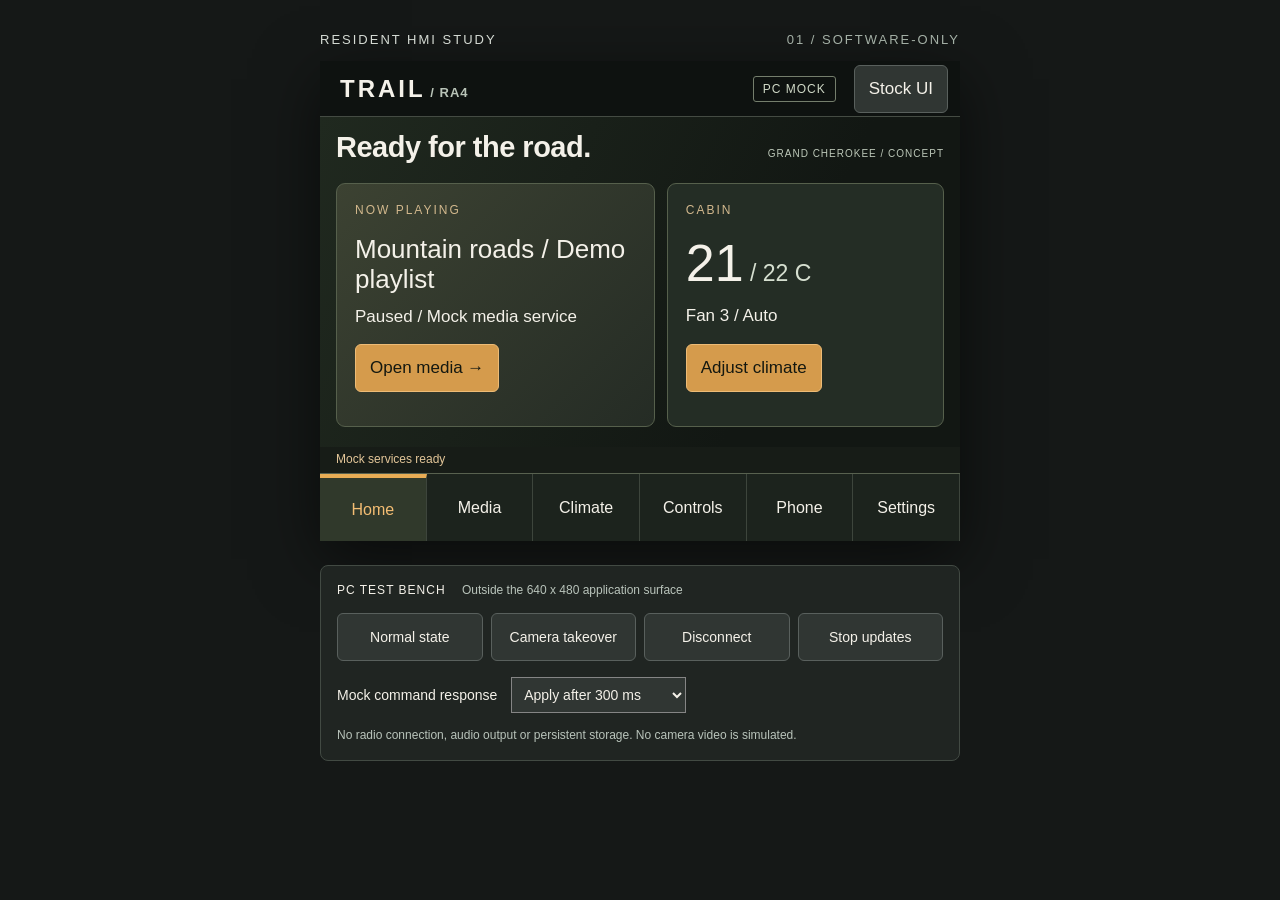
==== prototype/resident_hmi/index.html @ 69fac372 "Build resident-first HMI feasibility shell with mock service boundaries" ====
<!doctype html>
<html lang="en">
<head>
  <meta charset="utf-8">
  <meta name="viewport" content="width=device-width, initial-scale=1">
  <meta http-equiv="Content-Security-Policy" content="default-src 'self'; script-src 'self'; style-src 'self'; connect-src 'none'; img-src 'none'; object-src 'none'; base-uri 'none'">
  <title>TRAIL / RA4 resident HMI study</title>
  <link rel="stylesheet" href="style.css">
</head>
<body>
  <div class="study-label">RESIDENT HMI STUDY <span>01 / SOFTWARE-ONLY</span></div>
  <div id="hmi" aria-label="640 by 480 HMI prototype"></div>
  <aside id="scenarios" aria-label="PC simulation controls">
    <p>PC TEST BENCH <span>Outside the 640 x 480 application surface</span></p>
    <div class="scenario-buttons">
      <button data-scenario="normal">Normal state</button>
      <button data-scenario="camera">Camera takeover</button>
      <button data-scenario="offline">Disconnect</button>
      <button data-scenario="stale">Stop updates</button>
    </div>
    <label>Mock command response <select id="response-mode">
      <option value="apply">Apply after 300 ms</option>
      <option value="reject">Reject</option>
      <option value="timeout">No response / timeout</option>
    </select></label>
    <p class="disclaimer">No radio connection, audio output or persistent storage. No camera video is simulated.</p>
  </aside>
  <script type="module" src="app.mjs"></script>
</body>
</html>
---- prototype/resident_hmi/style.css ----
:root { color-scheme: dark; font-family: Bahnschrift, 'DIN Alternate', sans-serif; color: #f4f1e9; background: #151817; }
* { box-sizing: border-box; }
body { margin: 32px auto; width: 640px; }
button, select { font: inherit; font-size: 17px; color: inherit; }
button { min-height: 48px; border: 1px solid #59605d; border-radius: 6px; background: #303633; padding: 8px 14px; cursor: pointer; touch-action: manipulation; }
button:hover:not(:disabled) { background: #444c46; }
button:focus-visible, select:focus-visible { outline: 3px solid #f1b15d; outline-offset: -4px; }
button:disabled { opacity: .45; cursor: default; }
.study-label { font-size: 13px; letter-spacing: 2px; margin-bottom: 14px; color: #d5dbd4; }
.study-label span { float: right; color: #a4b0a6; }
#hmi { width: 640px; height: 480px; overflow: hidden; background: #0e1210; border: 0; box-shadow: 0 18px 60px #0008; }
header { height: 56px; display: flex; align-items: center; gap: 18px; padding: 4px 12px 4px 20px; border-bottom: 1px solid #444b43; }
.brand { margin-right: auto; font-size: 24px; font-weight: 700; letter-spacing: 3px; }
.brand span { font-size: 13px; color: #b9c4b8; letter-spacing: 1px; }
.pill { border: 1px solid #747e6c; padding: 5px 9px; border-radius: 3px; font-size: 12px; letter-spacing: 1px; color: #d0d9c7; display: inline-block; }
main { height: 330px; padding: 14px 16px; background: linear-gradient(115deg, #20291f, #121713 70%); }
.heading { height: 52px; display: flex; align-items: baseline; justify-content: space-between; gap: 8px; }
h1 { font-size: 29px; margin: 0 0 12px; font-weight: 600; letter-spacing: -.5px; }
.heading span { font-size: 10px; letter-spacing: 1px; color: #bdc8b9; }
h2 { margin: 0 0 10px; font-size: 21px; font-weight: 500; }
p { font-size: 17px; line-height: 1.4; margin: 10px 0 16px; }
.eyebrow { font-size: 12px; letter-spacing: 2px; color: #d2b88d; margin: 0 0 16px; }
.grid { display: grid; grid-template-columns: 1fr 1fr; gap: 12px; }
.home { grid-template-columns: 1.15fr 1fr; }
.panel { padding: 18px; background: #242d25; border: 1px solid #56604c; border-radius: 9px; }
.home .panel { height: 244px; }
.feature { background: linear-gradient(135deg, #3c4232, #252c25); }
.feature h2 { font-size: 26px; line-height: 1.15; }
.accent { background: #d59b4c; color: #141810; border-color: #edbb76; }
.accent:hover:not(:disabled) { background: #f0ba70; }
.reading { font-size: 52px; line-height: 1.1; margin: 8px 0 12px; }
.reading small { font-size: 23px; color: #d6dfd0; }
.row { display: flex; gap: 8px; }
.row button { flex: 1; font-size: 15px; padding: 5px; }
.climate .panel { height: 180px; padding: 12px; }
.climate .reading { margin: 2px 0 8px; font-size: 44px; }
.climate-strip { margin-top: 12px; display: flex; align-items: center; gap: 12px; }
.climate-strip span { margin-right: auto; font-size: 19px; }
.control-row { display: flex; align-items: center; justify-content: space-between; padding: 12px 16px; background: #242d25; border-bottom: 1px solid #58614f; }
.control-row h2 { margin: 0; }.control-row button { width: 112px; }
.comfort-list { border-radius: 8px; overflow: hidden; }
.wide { height: 242px; }.wide h2 { font-size: 27px; }
.muted { color: #bec8b8; font-size: 15px; }
.handover { padding: 18px 8px; }.handover h1 { font-size: 31px; }
.status { height: 26px; padding: 5px 16px; font-size: 12px; color: #e3c699; background: #171c17; overflow: hidden; white-space: nowrap; }
nav { height: 68px; display: grid; grid-template-columns: repeat(6, 1fr); border-top: 1px solid #58614f; }
nav button { border: 0; border-right: 1px solid #3d453c; border-radius: 0; background: #1c231d; font-size: 16px; padding: 8px 2px; }
nav button[aria-current='page'] { border-top: 4px solid #e8ac55; color: #f3bd73; background: #30392b; }
aside { margin-top: 24px; padding: 16px; background: #202522; border: 1px solid #424a43; border-radius: 8px; }
aside p { font-size: 12px; letter-spacing: 1px; margin: 0 0 14px; }aside p span { color: #b9c4bb; margin-left: 12px; letter-spacing: 0; }
.scenario-buttons { display: flex; gap: 8px; margin-bottom: 16px; }.scenario-buttons button { font-size: 14px; flex: 1; padding: 8px; }
label { font-size: 14px; }select { padding: 8px; margin-left: 10px; background: #303633; font-size: 14px; }
aside .disclaimer { margin-top: 14px; margin-bottom: 0; color: #b9c4bb; letter-spacing: 0; }
@media (max-width: 671px) { body { margin: 16px; } }
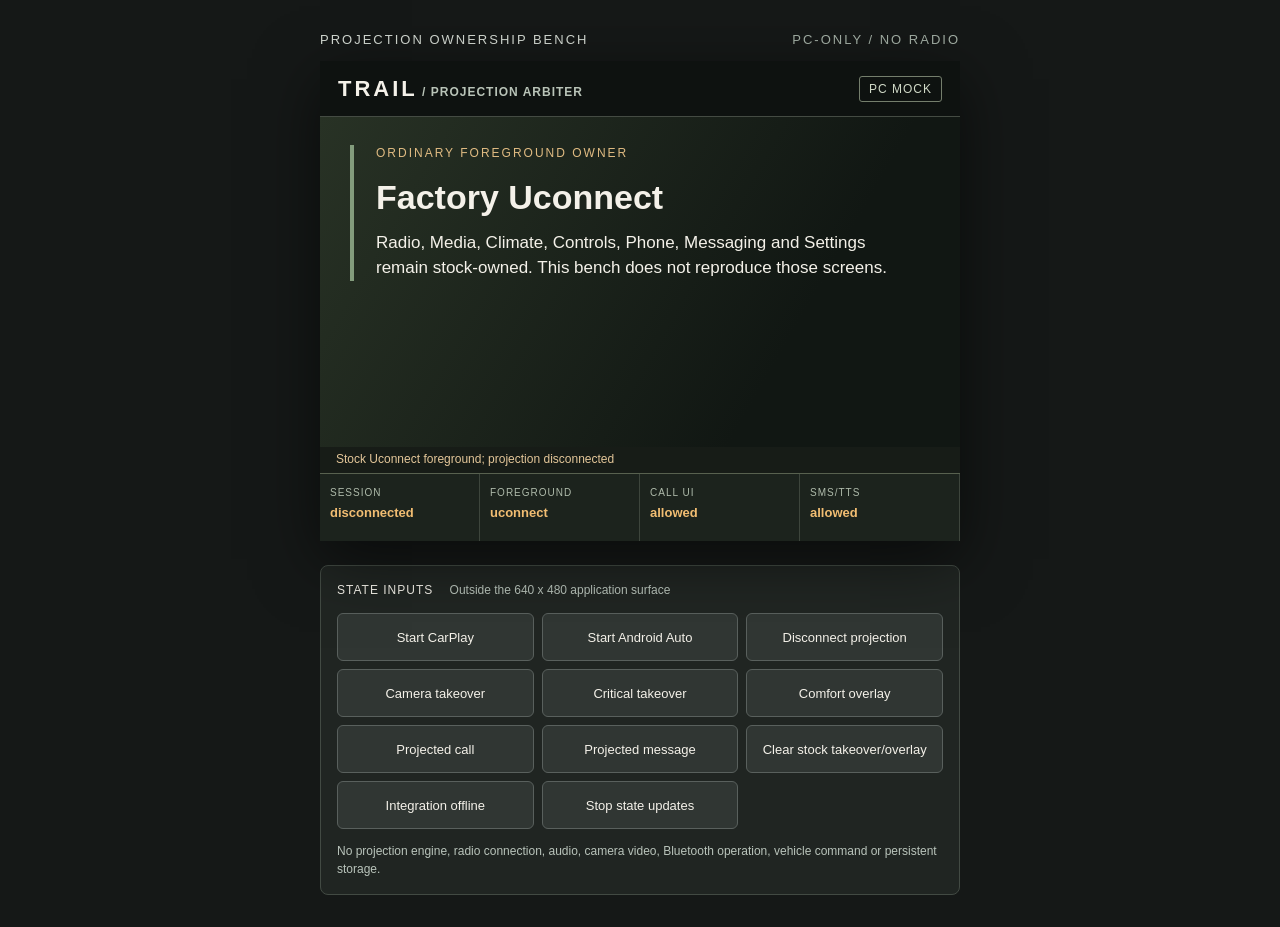
==== commit 994fa3fb: "Refocus prototype on projection ownership" ====
--- a/prototype/resident_hmi/index.html
+++ b/prototype/resident_hmi/index.html
@@ -4,26 +4,29 @@
   <meta charset="utf-8">
   <meta name="viewport" content="width=device-width, initial-scale=1">
   <meta http-equiv="Content-Security-Policy" content="default-src 'self'; script-src 'self'; style-src 'self'; connect-src 'none'; img-src 'none'; object-src 'none'; base-uri 'none'">
-  <title>TRAIL / RA4 resident HMI study</title>
+  <title>TRAIL / RA4 projection ownership bench</title>
   <link rel="stylesheet" href="style.css">
 </head>
 <body>
-  <div class="study-label">RESIDENT HMI STUDY <span>01 / SOFTWARE-ONLY</span></div>
-  <div id="hmi" aria-label="640 by 480 HMI prototype"></div>
+  <div class="study-label">PROJECTION OWNERSHIP BENCH <span>PC-ONLY / NO RADIO</span></div>
+  <div id="hmi" aria-label="640 by 480 projection arbitration prototype"></div>
   <aside id="scenarios" aria-label="PC simulation controls">
-    <p>PC TEST BENCH <span>Outside the 640 x 480 application surface</span></p>
+    <p>STATE INPUTS <span>Outside the 640 x 480 application surface</span></p>
     <div class="scenario-buttons">
-      <button data-scenario="normal">Normal state</button>
+      <button data-scenario="carplay">Start CarPlay</button>
+      <button data-scenario="android">Start Android Auto</button>
+      <button data-scenario="projection-off">Disconnect projection</button>
       <button data-scenario="camera">Camera takeover</button>
-      <button data-scenario="offline">Disconnect</button>
-      <button data-scenario="stale">Stop updates</button>
+      <button data-scenario="critical">Critical takeover</button>
+      <button data-scenario="comfort">Comfort overlay</button>
+      <button data-scenario="call">Projected call</button>
+      <button data-scenario="message">Projected message</button>
+      <button data-scenario="normal">Clear stock takeover/overlay</button>
+      <button data-scenario="offline">Integration offline</button>
+      <button data-scenario="stale">Stop state updates</button>
     </div>
-    <label>Mock command response <select id="response-mode">
-      <option value="apply">Apply after 300 ms</option>
-      <option value="reject">Reject</option>
-      <option value="timeout">No response / timeout</option>
-    </select></label>
-    <p class="disclaimer">No radio connection, audio output or persistent storage. No camera video is simulated.</p>
+    <p class="disclaimer">No projection engine, radio connection, audio, camera
+      video, Bluetooth operation, vehicle command or persistent storage.</p>
   </aside>
   <script type="module" src="app.mjs"></script>
 </body>
--- a/prototype/resident_hmi/style.css
+++ b/prototype/resident_hmi/style.css
@@ -1,54 +1,35 @@
 :root { color-scheme: dark; font-family: Bahnschrift, 'DIN Alternate', sans-serif; color: #f4f1e9; background: #151817; }
 * { box-sizing: border-box; }
 body { margin: 32px auto; width: 640px; }
-button, select { font: inherit; font-size: 17px; color: inherit; }
-button { min-height: 48px; border: 1px solid #59605d; border-radius: 6px; background: #303633; padding: 8px 14px; cursor: pointer; touch-action: manipulation; }
-button:hover:not(:disabled) { background: #444c46; }
-button:focus-visible, select:focus-visible { outline: 3px solid #f1b15d; outline-offset: -4px; }
-button:disabled { opacity: .45; cursor: default; }
+button { min-height: 48px; border: 1px solid #59605d; border-radius: 6px; background: #303633; padding: 8px 14px; cursor: pointer; touch-action: manipulation; font: inherit; font-size: 16px; color: inherit; }
+button:hover { background: #444c46; }
+button:focus-visible { outline: 3px solid #f1b15d; outline-offset: -4px; }
 .study-label { font-size: 13px; letter-spacing: 2px; margin-bottom: 14px; color: #d5dbd4; }
 .study-label span { float: right; color: #a4b0a6; }
-#hmi { width: 640px; height: 480px; overflow: hidden; background: #0e1210; border: 0; box-shadow: 0 18px 60px #0008; }
-header { height: 56px; display: flex; align-items: center; gap: 18px; padding: 4px 12px 4px 20px; border-bottom: 1px solid #444b43; }
-.brand { margin-right: auto; font-size: 24px; font-weight: 700; letter-spacing: 3px; }
-.brand span { font-size: 13px; color: #b9c4b8; letter-spacing: 1px; }
-.pill { border: 1px solid #747e6c; padding: 5px 9px; border-radius: 3px; font-size: 12px; letter-spacing: 1px; color: #d0d9c7; display: inline-block; }
-main { height: 330px; padding: 14px 16px; background: linear-gradient(115deg, #20291f, #121713 70%); }
-.heading { height: 52px; display: flex; align-items: baseline; justify-content: space-between; gap: 8px; }
-h1 { font-size: 29px; margin: 0 0 12px; font-weight: 600; letter-spacing: -.5px; }
-.heading span { font-size: 10px; letter-spacing: 1px; color: #bdc8b9; }
-h2 { margin: 0 0 10px; font-size: 21px; font-weight: 500; }
-p { font-size: 17px; line-height: 1.4; margin: 10px 0 16px; }
-.eyebrow { font-size: 12px; letter-spacing: 2px; color: #d2b88d; margin: 0 0 16px; }
-.grid { display: grid; grid-template-columns: 1fr 1fr; gap: 12px; }
-.home { grid-template-columns: 1.15fr 1fr; }
-.panel { padding: 18px; background: #242d25; border: 1px solid #56604c; border-radius: 9px; }
-.home .panel { height: 244px; }
-.feature { background: linear-gradient(135deg, #3c4232, #252c25); }
-.feature h2 { font-size: 26px; line-height: 1.15; }
+#hmi { position: relative; width: 640px; height: 480px; overflow: hidden; background: #0e1210; box-shadow: 0 18px 60px #0008; }
+header { height: 56px; display: flex; align-items: center; gap: 18px; padding: 4px 18px; border-bottom: 1px solid #444b43; }
+.brand { margin-right: auto; font-size: 22px; font-weight: 700; letter-spacing: 3px; }
+.brand span { font-size: 12px; color: #b9c4b8; letter-spacing: 1px; }
+.pill { border: 1px solid #747e6c; padding: 5px 9px; border-radius: 3px; font-size: 12px; letter-spacing: 1px; color: #d0d9c7; }
+main { position: relative; height: 330px; padding: 28px 30px; background: linear-gradient(120deg, #283225, #111713 72%); }
+h1 { margin: 0 0 14px; font-size: 34px; font-weight: 600; }
+p { max-width: 540px; font-size: 17px; line-height: 1.45; margin: 10px 0 22px; }
+.eyebrow { font-size: 12px; letter-spacing: 2px; color: #e0bb82; margin: 0 0 16px; }
 .accent { background: #d59b4c; color: #141810; border-color: #edbb76; }
-.accent:hover:not(:disabled) { background: #f0ba70; }
-.reading { font-size: 52px; line-height: 1.1; margin: 8px 0 12px; }
-.reading small { font-size: 23px; color: #d6dfd0; }
-.row { display: flex; gap: 8px; }
-.row button { flex: 1; font-size: 15px; padding: 5px; }
-.climate .panel { height: 180px; padding: 12px; }
-.climate .reading { margin: 2px 0 8px; font-size: 44px; }
-.climate-strip { margin-top: 12px; display: flex; align-items: center; gap: 12px; }
-.climate-strip span { margin-right: auto; font-size: 19px; }
-.control-row { display: flex; align-items: center; justify-content: space-between; padding: 12px 16px; background: #242d25; border-bottom: 1px solid #58614f; }
-.control-row h2 { margin: 0; }.control-row button { width: 112px; }
-.comfort-list { border-radius: 8px; overflow: hidden; }
-.wide { height: 242px; }.wide h2 { font-size: 27px; }
-.muted { color: #bec8b8; font-size: 15px; }
-.handover { padding: 18px 8px; }.handover h1 { font-size: 31px; }
+.projection { border-left: 4px solid #e8ac55; padding-left: 22px; }
+.uconnect { border-left: 4px solid #839c7c; padding-left: 22px; }
+.handover { border-left: 4px solid #da6c55; padding-left: 22px; }
+.comfort-overlay { position: absolute; right: 22px; bottom: 20px; width: 355px; padding: 13px 16px; border: 2px solid #e8ac55; border-radius: 8px; background: #303a2df2; box-shadow: 0 8px 24px #000a; }
+.comfort-overlay strong, .comfort-overlay span { display: block; }
+.comfort-overlay span { margin-top: 4px; font-size: 12px; color: #d3ddce; }
 .status { height: 26px; padding: 5px 16px; font-size: 12px; color: #e3c699; background: #171c17; overflow: hidden; white-space: nowrap; }
-nav { height: 68px; display: grid; grid-template-columns: repeat(6, 1fr); border-top: 1px solid #58614f; }
-nav button { border: 0; border-right: 1px solid #3d453c; border-radius: 0; background: #1c231d; font-size: 16px; padding: 8px 2px; }
-nav button[aria-current='page'] { border-top: 4px solid #e8ac55; color: #f3bd73; background: #30392b; }
+.ownership { height: 68px; display: grid; grid-template-columns: repeat(4, 1fr); border-top: 1px solid #58614f; background: #1c231d; }
+.ownership span { padding: 13px 10px; border-right: 1px solid #3d453c; font-size: 10px; letter-spacing: 1px; color: #aebaaa; }
+.ownership strong { display: block; margin-top: 7px; font-size: 13px; color: #f1bd72; letter-spacing: 0; }
 aside { margin-top: 24px; padding: 16px; background: #202522; border: 1px solid #424a43; border-radius: 8px; }
-aside p { font-size: 12px; letter-spacing: 1px; margin: 0 0 14px; }aside p span { color: #b9c4bb; margin-left: 12px; letter-spacing: 0; }
-.scenario-buttons { display: flex; gap: 8px; margin-bottom: 16px; }.scenario-buttons button { font-size: 14px; flex: 1; padding: 8px; }
-label { font-size: 14px; }select { padding: 8px; margin-left: 10px; background: #303633; font-size: 14px; }
+aside p { max-width: none; font-size: 12px; letter-spacing: 1px; margin: 0 0 14px; }
+aside p span { color: #b9c4bb; margin-left: 12px; letter-spacing: 0; }
+.scenario-buttons { display: grid; grid-template-columns: repeat(3, 1fr); gap: 8px; }
+.scenario-buttons button { font-size: 13px; }
 aside .disclaimer { margin-top: 14px; margin-bottom: 0; color: #b9c4bb; letter-spacing: 0; }
 @media (max-width: 671px) { body { margin: 16px; } }
